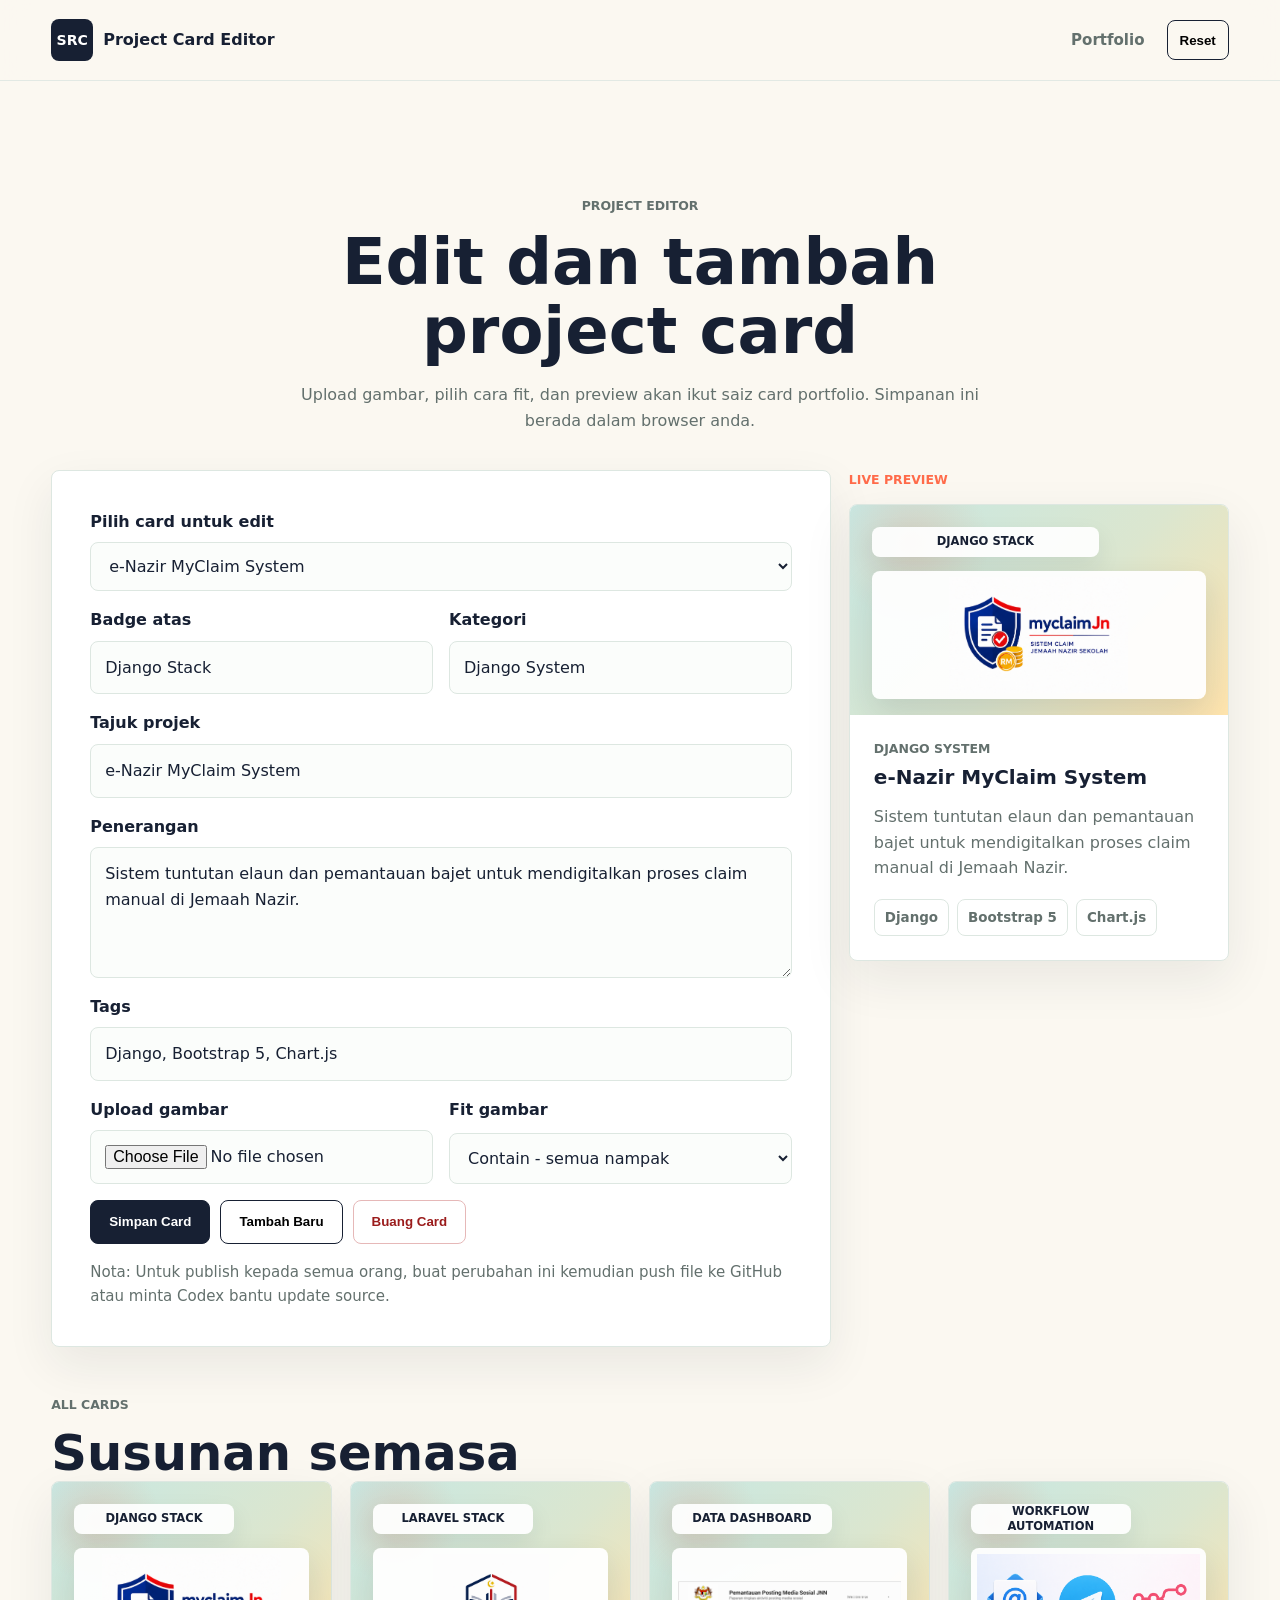
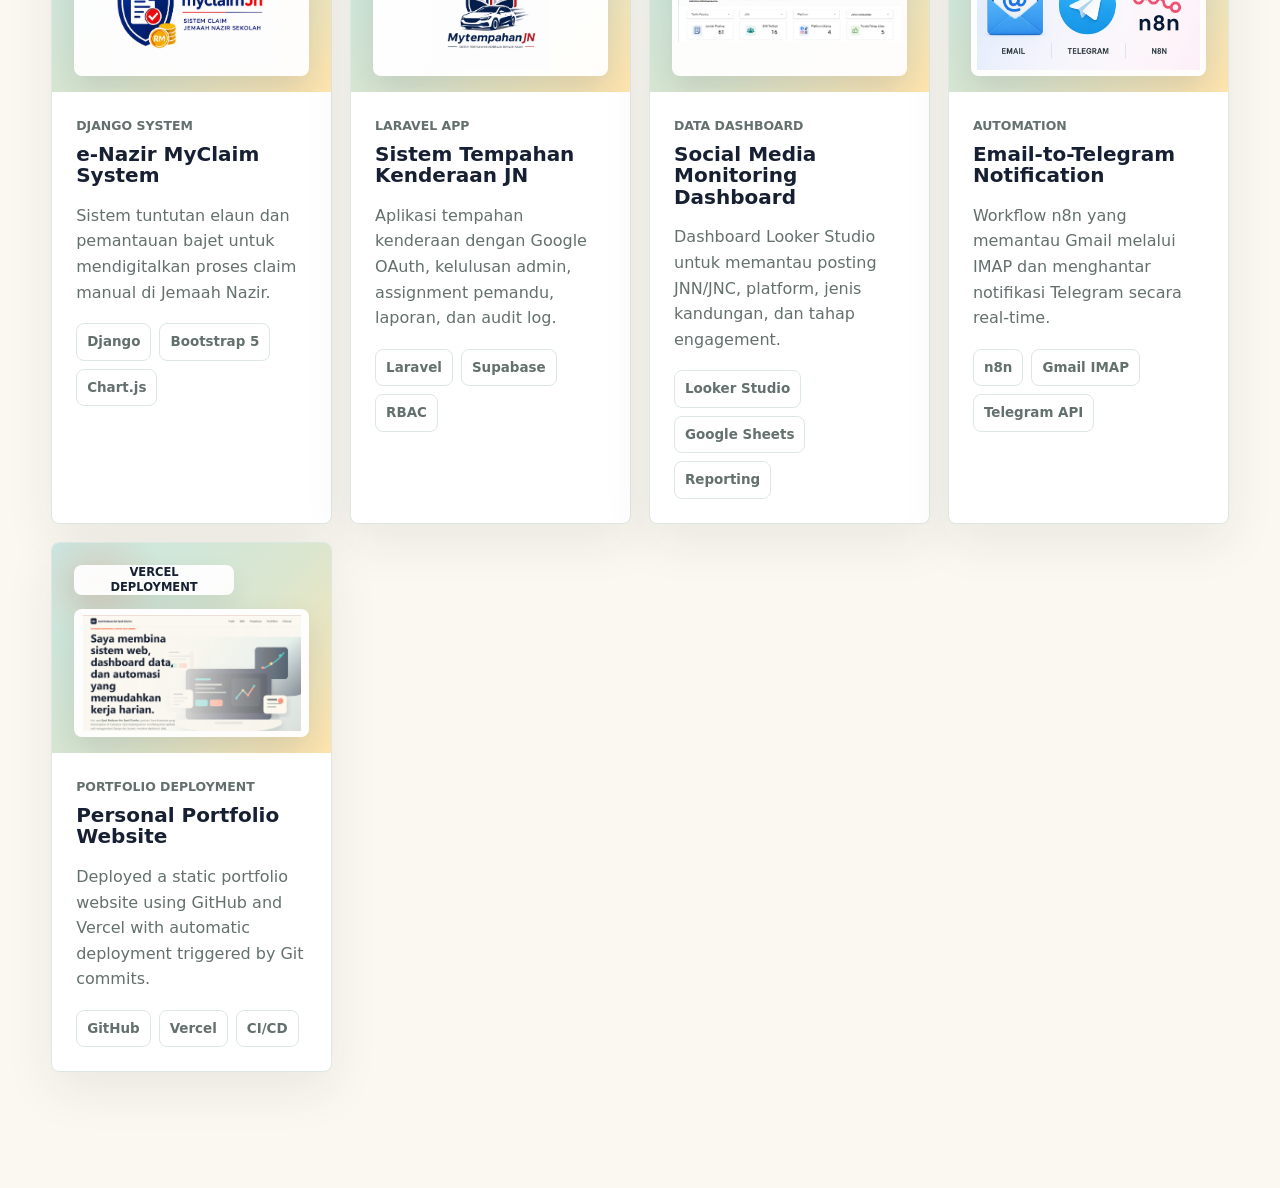
==== editor.html @ c8f91bd9 "Add project card editor page" ====
<!doctype html>
<html lang="ms">
  <head>
    <meta charset="utf-8" />
    <meta name="viewport" content="width=device-width, initial-scale=1" />
    <title>Project Card Editor | Syed Redzuan</title>
    <link rel="stylesheet" href="styles.css" />
    <script defer src="projects-data.js"></script>
    <script defer src="editor.js"></script>
  </head>
  <body>
    <header class="site-header">
      <a class="brand" href="index.html" aria-label="Kembali ke portfolio">
        <span class="brand-mark">SRC</span>
        <span>Project Card Editor</span>
      </a>

      <nav class="site-nav editor-nav" aria-label="Navigasi editor">
        <a href="index.html#projects">Portfolio</a>
        <button class="button secondary" id="reset-projects" type="button">Reset</button>
      </nav>
    </header>

    <main>
      <section class="section editor-section">
        <div class="section-heading">
          <p class="eyebrow">Project Editor</p>
          <h1>Edit dan tambah project card</h1>
          <p>
            Upload gambar, pilih cara fit, dan preview akan ikut saiz card portfolio.
            Simpanan ini berada dalam browser anda.
          </p>
        </div>

        <div class="editor-layout">
          <form class="feedback-form editor-form" id="project-form">
            <input type="hidden" name="id" />

            <label>
              <span>Pilih card untuk edit</span>
              <select id="project-select"></select>
            </label>

            <div class="field-row">
              <label>
                <span>Badge atas</span>
                <input name="badge" type="text" placeholder="Django Stack" required />
              </label>
              <label>
                <span>Kategori</span>
                <input name="type" type="text" placeholder="Django System" required />
              </label>
            </div>

            <label>
              <span>Tajuk projek</span>
              <input name="title" type="text" placeholder="Nama projek" required />
            </label>

            <label>
              <span>Penerangan</span>
              <textarea name="description" rows="4" placeholder="Penerangan ringkas projek..." required></textarea>
            </label>

            <label>
              <span>Tags</span>
              <input name="tags" type="text" placeholder="Laravel, Supabase, RBAC" />
            </label>

            <div class="field-row">
              <label>
                <span>Upload gambar</span>
                <input id="image-upload" type="file" accept="image/*" />
              </label>
              <label>
                <span>Fit gambar</span>
                <select name="imageFit">
                  <option value="contain">Contain - semua nampak</option>
                  <option value="cover">Cover - penuh frame</option>
                </select>
              </label>
            </div>

            <div class="editor-actions">
              <button class="button primary" type="submit">Simpan Card</button>
              <button class="button secondary" id="new-project" type="button">Tambah Baru</button>
              <button class="button secondary danger" id="delete-project" type="button">Buang Card</button>
            </div>

            <p class="form-note">
              Nota: Untuk publish kepada semua orang, buat perubahan ini kemudian push file ke GitHub atau minta Codex bantu update source.
            </p>
          </form>

          <aside class="editor-preview" aria-label="Preview project card">
            <p class="eyebrow">Live Preview</p>
            <div id="card-preview"></div>
          </aside>
        </div>

        <div class="editor-list">
          <div class="section-heading align-left">
            <p class="eyebrow">All Cards</p>
            <h2>Susunan semasa</h2>
          </div>
          <div class="project-grid" id="editor-project-grid"></div>
        </div>
      </section>
    </main>
  </body>
</html>
---- styles.css ----
:root {
  color-scheme: light;
  --ink: #172033;
  --muted: #63706d;
  --paper: #fbf8f1;
  --surface: #ffffff;
  --teal: #17bebb;
  --coral: #ff6b4a;
  --gold: #ffcf5a;
  --line: #dde7e1;
  --shadow: 0 24px 70px rgba(23, 32, 51, 0.12);
}

* {
  box-sizing: border-box;
}

html {
  scroll-behavior: smooth;
}

body {
  margin: 0;
  color: var(--ink);
  background: var(--paper);
  font-family:
    Inter, ui-sans-serif, system-ui, -apple-system, BlinkMacSystemFont, "Segoe UI",
    sans-serif;
  line-height: 1.6;
}

a {
  color: inherit;
  text-decoration: none;
}

img {
  display: block;
  max-width: 100%;
}

.site-header {
  position: sticky;
  top: 0;
  z-index: 20;
  display: flex;
  align-items: center;
  justify-content: space-between;
  gap: 24px;
  padding: 18px clamp(18px, 4vw, 64px);
  background: rgba(251, 248, 241, 0.88);
  border-bottom: 1px solid rgba(221, 231, 225, 0.8);
  backdrop-filter: blur(14px);
}

.brand,
.site-nav,
.hero-actions,
.tags,
.contact-panel {
  display: flex;
  align-items: center;
}

.brand {
  gap: 10px;
  font-weight: 800;
}

.brand-mark {
  display: grid;
  width: 42px;
  height: 42px;
  place-items: center;
  color: white;
  background: var(--ink);
  border-radius: 8px;
  font-size: 0.88rem;
}

.site-nav {
  gap: 8px;
}

.site-nav a {
  padding: 10px 14px;
  border-radius: 8px;
  color: var(--muted);
  font-weight: 700;
  font-size: 0.94rem;
}

.site-nav a:hover,
.site-nav a:focus-visible {
  color: var(--ink);
  background: #eef5ef;
}

.nav-toggle {
  display: none;
  width: 44px;
  height: 44px;
  border: 1px solid var(--line);
  border-radius: 8px;
  background: var(--surface);
}

.nav-toggle span {
  display: block;
  width: 18px;
  height: 2px;
  margin: 4px auto;
  background: var(--ink);
}

.hero {
  position: relative;
  display: flex;
  align-items: center;
  min-height: calc(100vh - 80px);
  padding: clamp(48px, 7rem, 96px) clamp(18px, 4rem, 64px) clamp(28px, 5rem, 70px);
  overflow: hidden;
  background:
    linear-gradient(90deg, rgba(251, 248, 241, 0.98) 0%, rgba(251, 248, 241, 0.86) 44%, rgba(251, 248, 241, 0.18) 100%),
    url("assets/portfolio-visual.svg") right center / min(66rem, 82vw) auto no-repeat,
    #fbf8f1;
}

.hero-copy {
  position: relative;
  z-index: 1;
  max-width: 680px;
}

.eyebrow {
  margin: 0 0 12px;
  color: var(--coral);
  font-size: 0.78rem;
  font-weight: 900;
  letter-spacing: 0;
  text-transform: uppercase;
}

h1,
h2,
h3,
p {
  overflow-wrap: anywhere;
}

h1,
h2,
h3 {
  margin: 0;
  line-height: 1.08;
}

h1 {
  font-size: clamp(2.55rem, 4.9rem, 5.8rem);
  max-width: 850px;
}

h2 {
  font-size: clamp(2rem, 3.1rem, 3.6rem);
}

h3 {
  font-size: 1.25rem;
}

.hero-text {
  max-width: 620px;
  margin: 24px 0 0;
  color: var(--muted);
  font-size: clamp(1.03rem, 1.16rem, 1.24rem);
}

.hero-actions {
  flex-wrap: wrap;
  gap: 12px;
  margin-top: 34px;
}

.button {
  display: inline-flex;
  align-items: center;
  justify-content: center;
  min-height: 48px;
  padding: 12px 18px;
  border: 1px solid var(--ink);
  border-radius: 8px;
  font-weight: 850;
}

.button.primary {
  color: white;
  background: var(--ink);
}

.button.secondary {
  background: transparent;
}

.button:hover {
  transform: translateY(-2px);
}

.stats {
  display: grid;
  grid-template-columns: repeat(3, 1fr);
  margin: 0 clamp(18px, 4vw, 64px);
  gap: 14px;
  overflow: visible;
  border: 0;
  background: transparent;
}

.stats div {
  position: relative;
  min-height: 142px;
  padding: 28px;
  overflow: hidden;
  border: 1px solid var(--line);
  border-radius: 8px;
  background:
    linear-gradient(135deg, rgba(255, 255, 255, 0.96), rgba(238, 245, 239, 0.78)),
    var(--surface);
  box-shadow: 0 18px 48px rgba(23, 32, 51, 0.08);
}

.stats div::before {
  content: "";
  position: absolute;
  inset: 0 auto 0 0;
  width: 5px;
  background: linear-gradient(180deg, var(--teal), var(--coral));
}

.stats div::after {
  content: "";
  position: absolute;
  right: -34px;
  top: -34px;
  width: 118px;
  height: 118px;
  border-radius: 50%;
  background: rgba(23, 190, 187, 0.12);
}

.stats strong {
  position: relative;
  display: block;
  font-size: clamp(2rem, 2.8rem, 3.2rem);
  font-weight: 950;
  line-height: 1;
}

.stats span,
.section-heading p,
.project-content p,
.skill-list p,
.timeline p,
.contact p {
  color: var(--muted);
}

.stats span {
  position: relative;
  display: block;
  margin-top: 8px;
  font-weight: 750;
}

.section {
  padding: clamp(70px, 9vw, 122px) clamp(18px, 4vw, 64px);
}

.section-heading {
  max-width: 730px;
  margin: 0 auto 36px;
  text-align: center;
}

.section-heading.align-left {
  margin: 0;
  text-align: left;
}

.project-grid {
  display: grid;
  grid-template-columns: repeat(auto-fit, minmax(260px, 1fr));
  gap: 18px;
}

.project-card {
  overflow: hidden;
  background: var(--surface);
  border: 1px solid var(--line);
  border-radius: 8px;
  box-shadow: 0 18px 50px rgba(23, 32, 51, 0.08);
}

.project-shot {
  position: relative;
  min-height: 210px;
  padding: 22px;
  background-color: #e8f5f2;
  background-image:
    radial-gradient(circle at 20% 22%, rgba(255, 107, 74, 0.24), transparent 26%),
    linear-gradient(135deg, rgba(23, 190, 187, 0.28), rgba(255, 207, 90, 0.3));
}

.project-shot::before,
.project-shot::after {
  content: "";
  display: block;
  border-radius: 8px;
  background: rgba(255, 255, 255, 0.76);
}

.project-shot::before {
  width: 68%;
  height: 28px;
  margin-bottom: 18px;
}

.project-shot::after {
  width: 100%;
  height: 118px;
}

.project-shot.booking {
  background-color: #f7e9df;
}

.project-shot.brand {
  background-color: #e9ecf7;
}

.project-shot.screenshot {
  display: flex;
  flex-direction: column;
  gap: 14px;
  height: 210px;
  min-height: 210px;
  padding: 22px;
  overflow: hidden;
  background:
    radial-gradient(circle at 16% 18%, rgba(255, 107, 74, 0.18), transparent 22%),
    linear-gradient(135deg, #c7e8e3 0%, #dbe6cf 55%, #ffe4ad 100%);
}

.project-shot.screenshot::before,
.project-shot.screenshot::after {
  display: none;
}

.project-shot.screenshot span {
  display: inline-flex;
  width: min(68%, 238px);
  min-height: 30px;
  align-items: center;
  justify-content: center;
  padding: 4px 12px;
  border-radius: 8px;
  background: rgba(255, 255, 255, 0.92);
  color: var(--ink);
  font-size: 0.72rem;
  font-weight: 900;
  line-height: 1.25;
  text-align: center;
  text-transform: uppercase;
  overflow-wrap: anywhere;
  box-shadow: 0 10px 24px rgba(23, 32, 51, 0.08);
}

.project-shot.screenshot figure {
  display: grid;
  flex: 1;
  height: 128px;
  min-height: 128px;
  margin: 0;
  padding: 6px;
  overflow: hidden;
  border-radius: 8px;
  background: rgba(255, 255, 255, 0.94);
  box-shadow: 0 14px 32px rgba(23, 32, 51, 0.12);
}

.project-shot.screenshot img {
  width: 100%;
  height: 100%;
  min-height: 0;
  object-fit: contain;
  object-position: center;
}

.project-shot.screenshot img.fit-cover {
  object-fit: cover;
}

.project-shot.screenshot img.fit-contain {
  object-fit: contain;
}

.project-shot.automation-preview {
  background:
    radial-gradient(circle at 16% 18%, rgba(23, 190, 187, 0.2), transparent 22%),
    linear-gradient(135deg, #c7e8e3 0%, #dbe6cf 55%, #ffe4ad 100%);
}

.project-shot.myclaim-preview {
  background:
    radial-gradient(circle at 18% 20%, rgba(255, 107, 74, 0.18), transparent 24%),
    linear-gradient(135deg, #c7e8e3 0%, #dbe6cf 55%, #ffe4ad 100%);
}

.project-shot.vehicle-preview {
  background:
    radial-gradient(circle at 18% 20%, rgba(255, 107, 74, 0.18), transparent 24%),
    linear-gradient(135deg, #c7e8e3 0%, #dbe6cf 55%, #ffe4ad 100%);
}

.project-shot.myclaim-preview img {
  object-fit: contain;
  object-position: center;
}

.project-shot.vehicle-preview img {
  object-fit: contain;
  object-position: center;
}

.project-shot.automation-preview img {
  object-fit: cover;
  object-position: center;
}

.project-shot.portfolio-preview {
  background:
    radial-gradient(circle at 16% 18%, rgba(23, 190, 187, 0.2), transparent 22%),
    linear-gradient(135deg, #c7e8e3 0%, #dbe6cf 55%, #ffe4ad 100%);
}

.project-shot.portfolio-preview img {
  object-fit: contain;
  object-position: center;
}

.project-content {
  padding: 24px;
}

.project-type {
  margin: 0 0 8px;
  color: var(--coral);
  font-size: 0.78rem;
  font-weight: 900;
  text-transform: uppercase;
}

.tags {
  flex-wrap: wrap;
  gap: 8px;
  margin-top: 18px;
}

.tags span {
  padding: 7px 10px;
  border: 1px solid var(--line);
  border-radius: 8px;
  color: var(--muted);
  font-size: 0.84rem;
  font-weight: 750;
}

.split {
  display: grid;
  grid-template-columns: minmax(0, 0.86fr) minmax(0, 1.14fr);
  gap: clamp(28px, 5vw, 70px);
  align-items: start;
  background: #eef5ef;
}

.skill-list {
  display: grid;
  gap: 14px;
}

.skill-list div,
.timeline article,
.contact,
.feedback-form {
  border: 1px solid var(--line);
  border-radius: 8px;
  background: var(--surface);
}

.skill-list div {
  padding: 24px;
}

.skill-list span {
  color: var(--teal);
  font-weight: 950;
}

.timeline-section {
  background: var(--paper);
}

.timeline {
  display: grid;
  gap: 14px;
  max-width: 900px;
  margin: 0 auto;
}

.timeline article {
  display: grid;
  grid-template-columns: minmax(120px, 180px) 1fr;
  gap: 18px;
  padding: 24px;
}

.timeline time {
  color: var(--teal);
  font-weight: 950;
}

.timeline h3 + p {
  margin-top: 12px;
}

.education-section {
  background: #eef5ef;
}

.education-grid {
  display: grid;
  grid-template-columns: repeat(auto-fit, minmax(260px, 1fr));
  gap: 16px;
}

.education-grid article {
  padding: 24px;
  border: 1px solid var(--line);
  border-radius: 8px;
  background: var(--surface);
}

.education-grid p {
  color: var(--muted);
}

.education-grid span {
  color: var(--coral);
  font-weight: 850;
}

.feedback-section {
  background: var(--paper);
}

.feedback-form {
  display: grid;
  gap: 16px;
  max-width: 920px;
  margin: 0 auto;
  padding: clamp(22px, 4rem, 38px);
  box-shadow: 0 18px 48px rgba(23, 32, 51, 0.08);
}

.field-row {
  display: grid;
  grid-template-columns: repeat(2, 1fr);
  gap: 16px;
}

.feedback-form label {
  display: grid;
  gap: 8px;
}

.feedback-form label span {
  color: var(--ink);
  font-weight: 850;
}

.feedback-form input,
.feedback-form textarea {
  width: 100%;
  border: 1px solid var(--line);
  border-radius: 8px;
  padding: 13px 14px;
  color: var(--ink);
  background: #fbfdfb;
  font: inherit;
}

.feedback-form textarea {
  resize: vertical;
}

.feedback-form input:focus,
.feedback-form textarea:focus {
  border-color: var(--teal);
  outline: 3px solid rgba(23, 190, 187, 0.16);
}

.feedback-form .button {
  justify-self: start;
  cursor: pointer;
}

.form-note {
  margin: 0;
  color: var(--muted);
  font-size: 0.94rem;
}

.editor-section h1 {
  font-size: clamp(2.4rem, 4rem, 4.6rem);
}

.editor-layout {
  display: grid;
  grid-template-columns: minmax(0, 1fr) minmax(280px, 380px);
  gap: 18px;
  align-items: start;
}

.editor-form select {
  width: 100%;
  border: 1px solid var(--line);
  border-radius: 8px;
  padding: 13px 14px;
  color: var(--ink);
  background: #fbfdfb;
  font: inherit;
}

.editor-actions {
  display: flex;
  flex-wrap: wrap;
  gap: 10px;
}

.editor-actions .button {
  min-height: 44px;
}

.button.danger {
  color: #9b1c1c;
  border-color: #e6b8b8;
}

.editor-preview {
  position: sticky;
  top: 98px;
}

.editor-preview .project-card {
  margin-top: 14px;
}

.editor-list {
  margin-top: 48px;
}

.editor-nav {
  align-items: center;
}

.editor-nav .button {
  min-height: 40px;
  padding: 8px 12px;
}

.contact {
  display: grid;
  grid-template-columns: 1fr auto;
  gap: 28px;
  align-items: center;
  margin: 0 0 clamp(70px, 8rem, 110px);
  padding: clamp(28px, 5rem, 54px) clamp(18px, 4rem, 64px);
  color: white;
  background: var(--ink);
  border-width: 0;
  border-radius: 0;
}

.contact .eyebrow,
.contact p {
  color: #b9d8d1;
}

.contact-panel {
  flex-direction: column;
  align-items: stretch;
  gap: 10px;
  min-width: min(320px, 100%);
}

.contact-panel a {
  padding: 14px 16px;
  border: 1px solid rgba(255, 255, 255, 0.16);
  border-radius: 8px;
  color: white;
  background: rgba(255, 255, 255, 0.08);
  font-weight: 800;
  overflow-wrap: anywhere;
}

.site-footer {
  display: flex;
  justify-content: space-between;
  gap: 16px;
  padding: 24px clamp(18px, 4vw, 64px);
  color: var(--muted);
  border-top: 1px solid var(--line);
}

.site-footer a {
  font-weight: 800;
}

@media (max-width: 900px) {
  .split,
  .contact,
  .editor-layout {
    grid-template-columns: 1fr;
  }

  .hero {
    min-height: auto;
    background:
      linear-gradient(180deg, rgba(251, 248, 241, 0.96), rgba(251, 248, 241, 0.82)),
      url("assets/portfolio-visual.svg") right bottom / 54rem auto no-repeat,
      #fbf8f1;
  }

  .project-grid,
  .stats,
  .field-row {
    grid-template-columns: 1fr;
  }

  .contact-panel {
    width: 100%;
  }

  .editor-preview {
    position: static;
  }
}

@media (max-width: 620px) {
  h1 {
    font-size: 2.75rem;
  }

  h2 {
    font-size: 2.08rem;
  }
}

@media (max-width: 720px) {
  .nav-toggle {
    display: block;
  }

  .site-nav {
    position: fixed;
    inset: 79px 14px auto;
    display: none;
    flex-direction: column;
    align-items: stretch;
    padding: 10px;
    background: var(--surface);
    border: 1px solid var(--line);
    border-radius: 8px;
    box-shadow: var(--shadow);
  }

  .site-nav.open {
    display: flex;
  }

  .timeline article {
    grid-template-columns: 1fr;
  }

  .site-footer {
    flex-direction: column;
  }
}
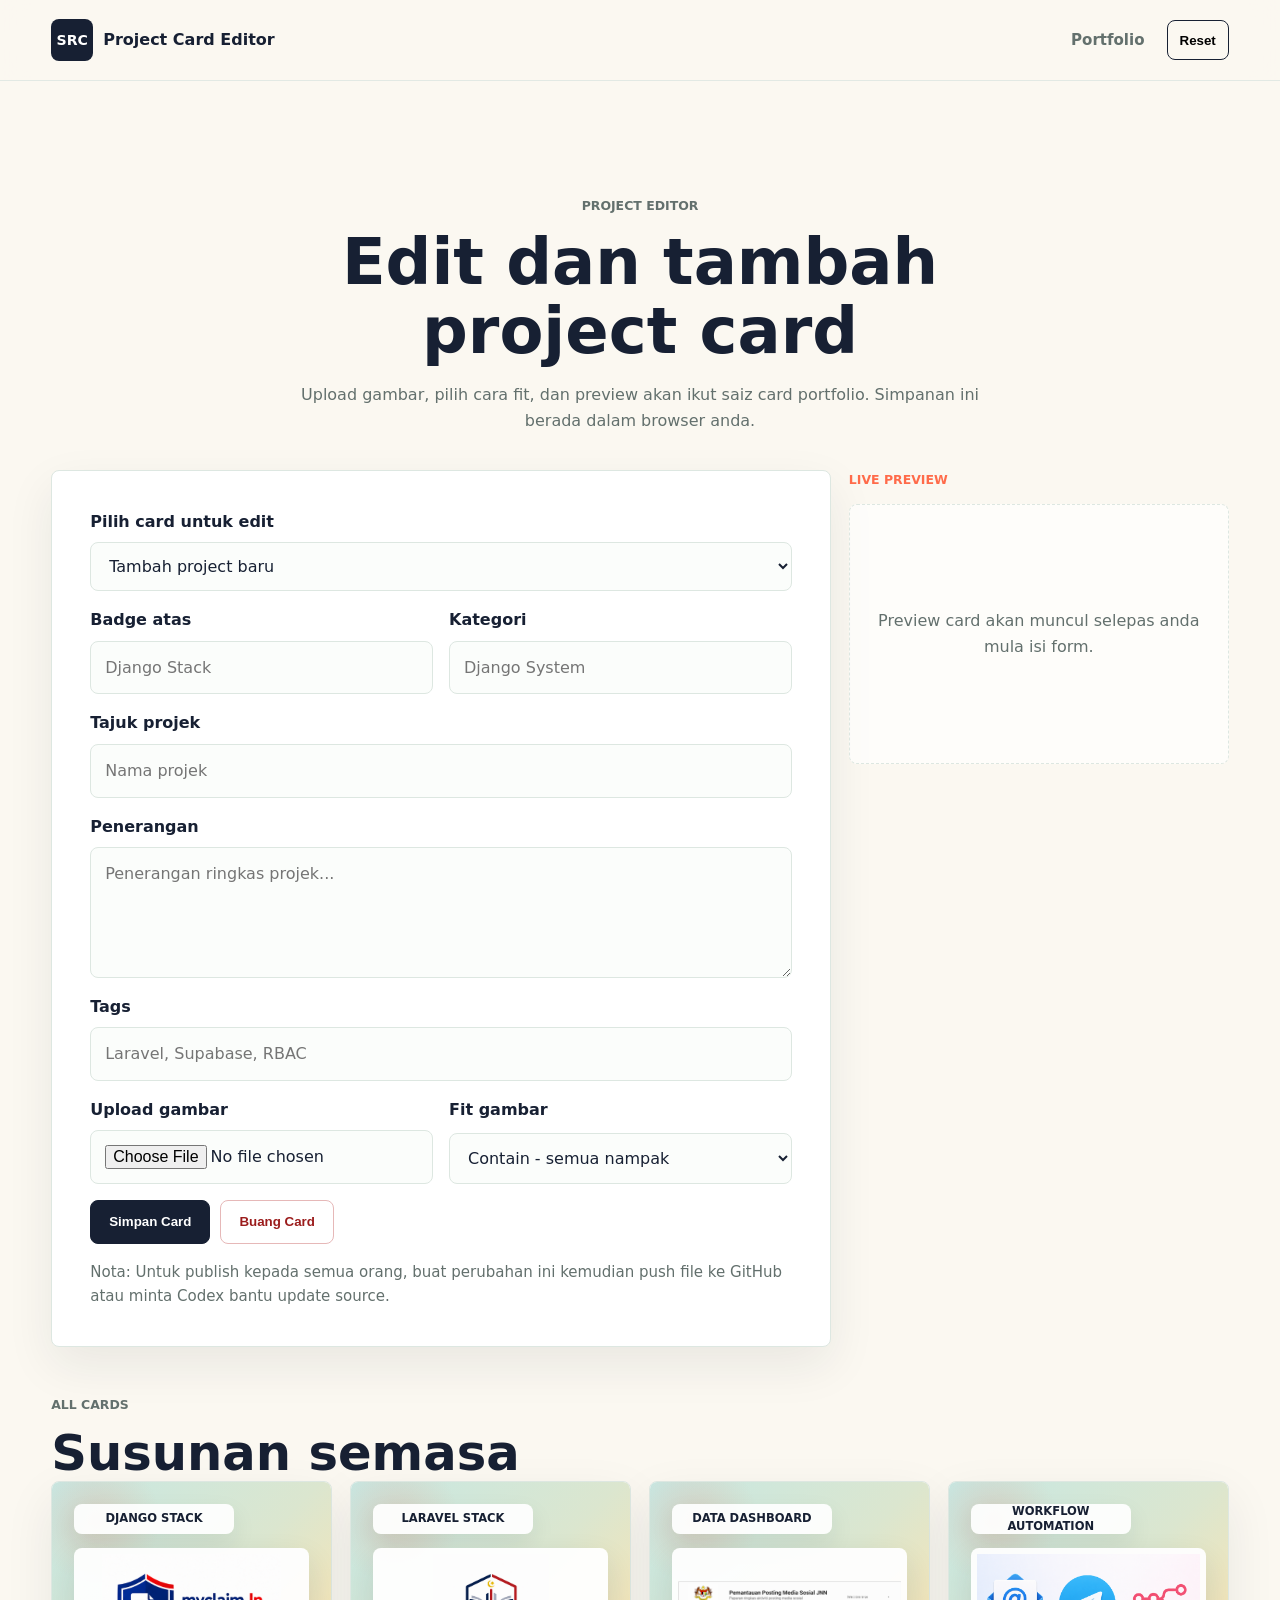
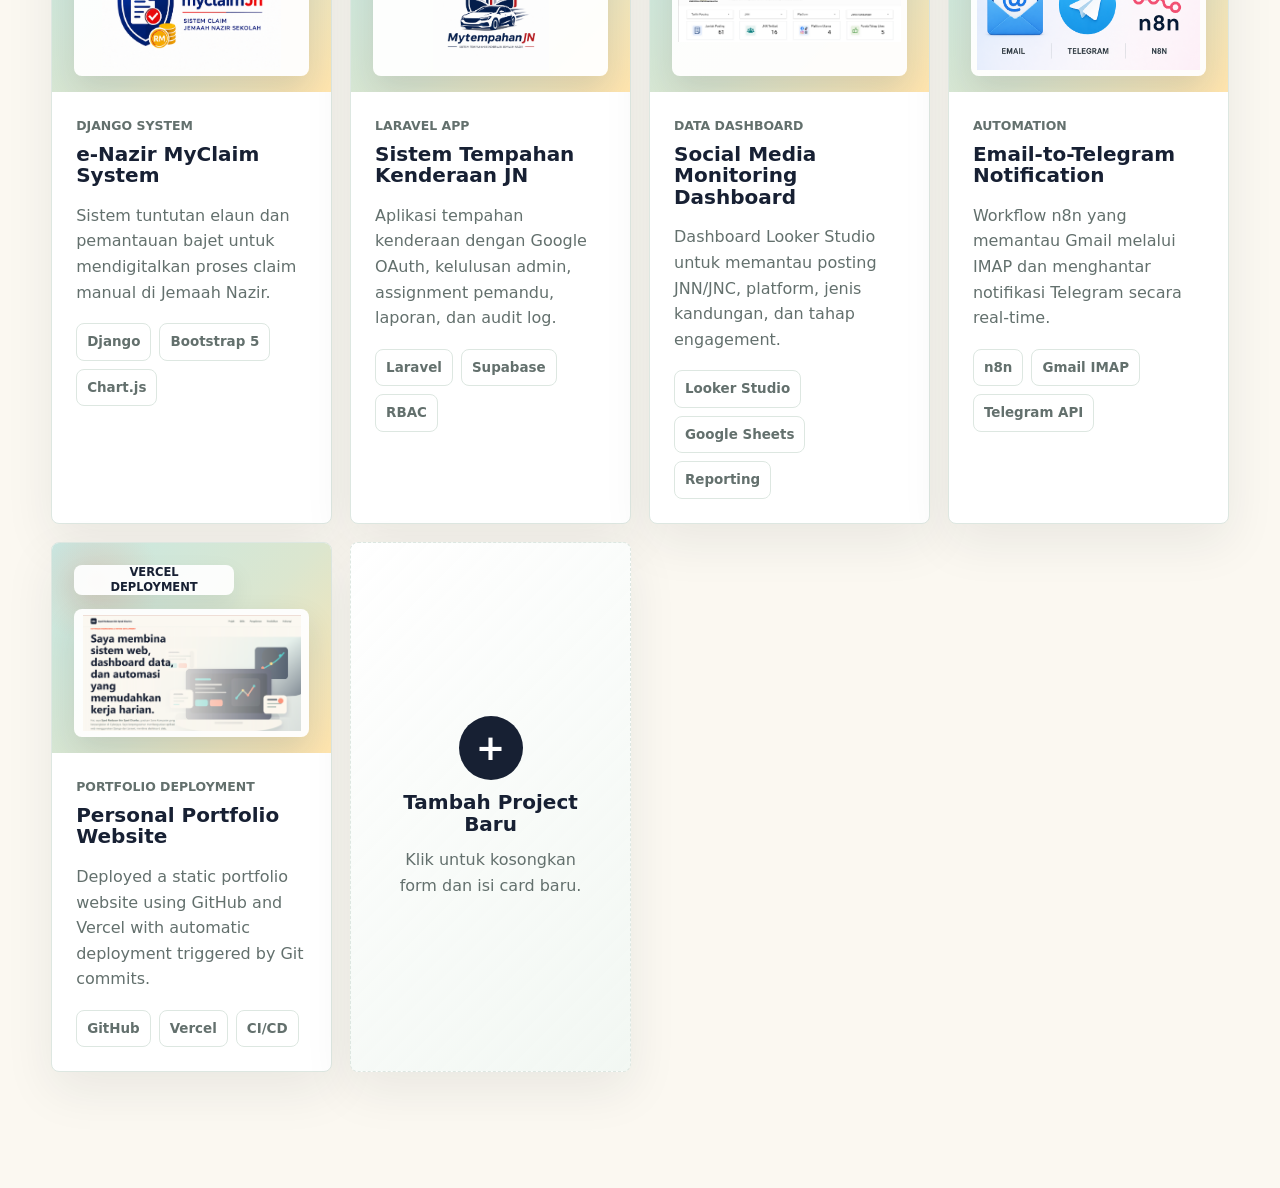
==== commit 4c46bf66: "Move add project action into card grid" ====
--- a/editor.html
+++ b/editor.html
@@ -83,7 +83,6 @@
 
             <div class="editor-actions">
               <button class="button primary" type="submit">Simpan Card</button>
-              <button class="button secondary" id="new-project" type="button">Tambah Baru</button>
               <button class="button secondary danger" id="delete-project" type="button">Buang Card</button>
             </div>
 
--- a/styles.css
+++ b/styles.css
@@ -664,8 +664,77 @@
   margin-top: 14px;
 }
 
+.empty-preview {
+  display: grid;
+  min-height: 260px;
+  margin-top: 14px;
+  place-items: center;
+  padding: 24px;
+  border: 1px dashed var(--line);
+  border-radius: 8px;
+  color: var(--muted);
+  background: rgba(255, 255, 255, 0.64);
+  text-align: center;
+}
+
 .editor-list {
   margin-top: 48px;
+}
+
+.editor-list .project-card {
+  cursor: pointer;
+  transition:
+    border-color 160ms ease,
+    box-shadow 160ms ease,
+    transform 160ms ease;
+}
+
+.editor-list .project-card:hover,
+.editor-list .project-card:focus-visible {
+  border-color: rgba(23, 190, 187, 0.72);
+  box-shadow: 0 22px 58px rgba(23, 32, 51, 0.14);
+  outline: 0;
+  transform: translateY(-2px);
+}
+
+.editor-list .project-card.selected {
+  border-color: var(--teal);
+  box-shadow:
+    0 0 0 3px rgba(23, 190, 187, 0.18),
+    0 22px 58px rgba(23, 32, 51, 0.14);
+}
+
+.add-project-card {
+  display: grid;
+  min-height: 100%;
+  place-items: center;
+  align-content: center;
+  gap: 12px;
+  padding: 34px;
+  text-align: center;
+  border-style: dashed;
+  background:
+    linear-gradient(135deg, rgba(255, 255, 255, 0.9), rgba(238, 245, 239, 0.76)),
+    var(--surface);
+}
+
+.add-project-card .add-icon {
+  display: grid;
+  width: 64px;
+  height: 64px;
+  place-items: center;
+  border-radius: 50%;
+  color: white;
+  background: var(--ink);
+  font-size: 2.2rem;
+  font-weight: 800;
+  line-height: 1;
+}
+
+.add-project-card p {
+  max-width: 220px;
+  margin: 0;
+  color: var(--muted);
 }
 
 .editor-nav {
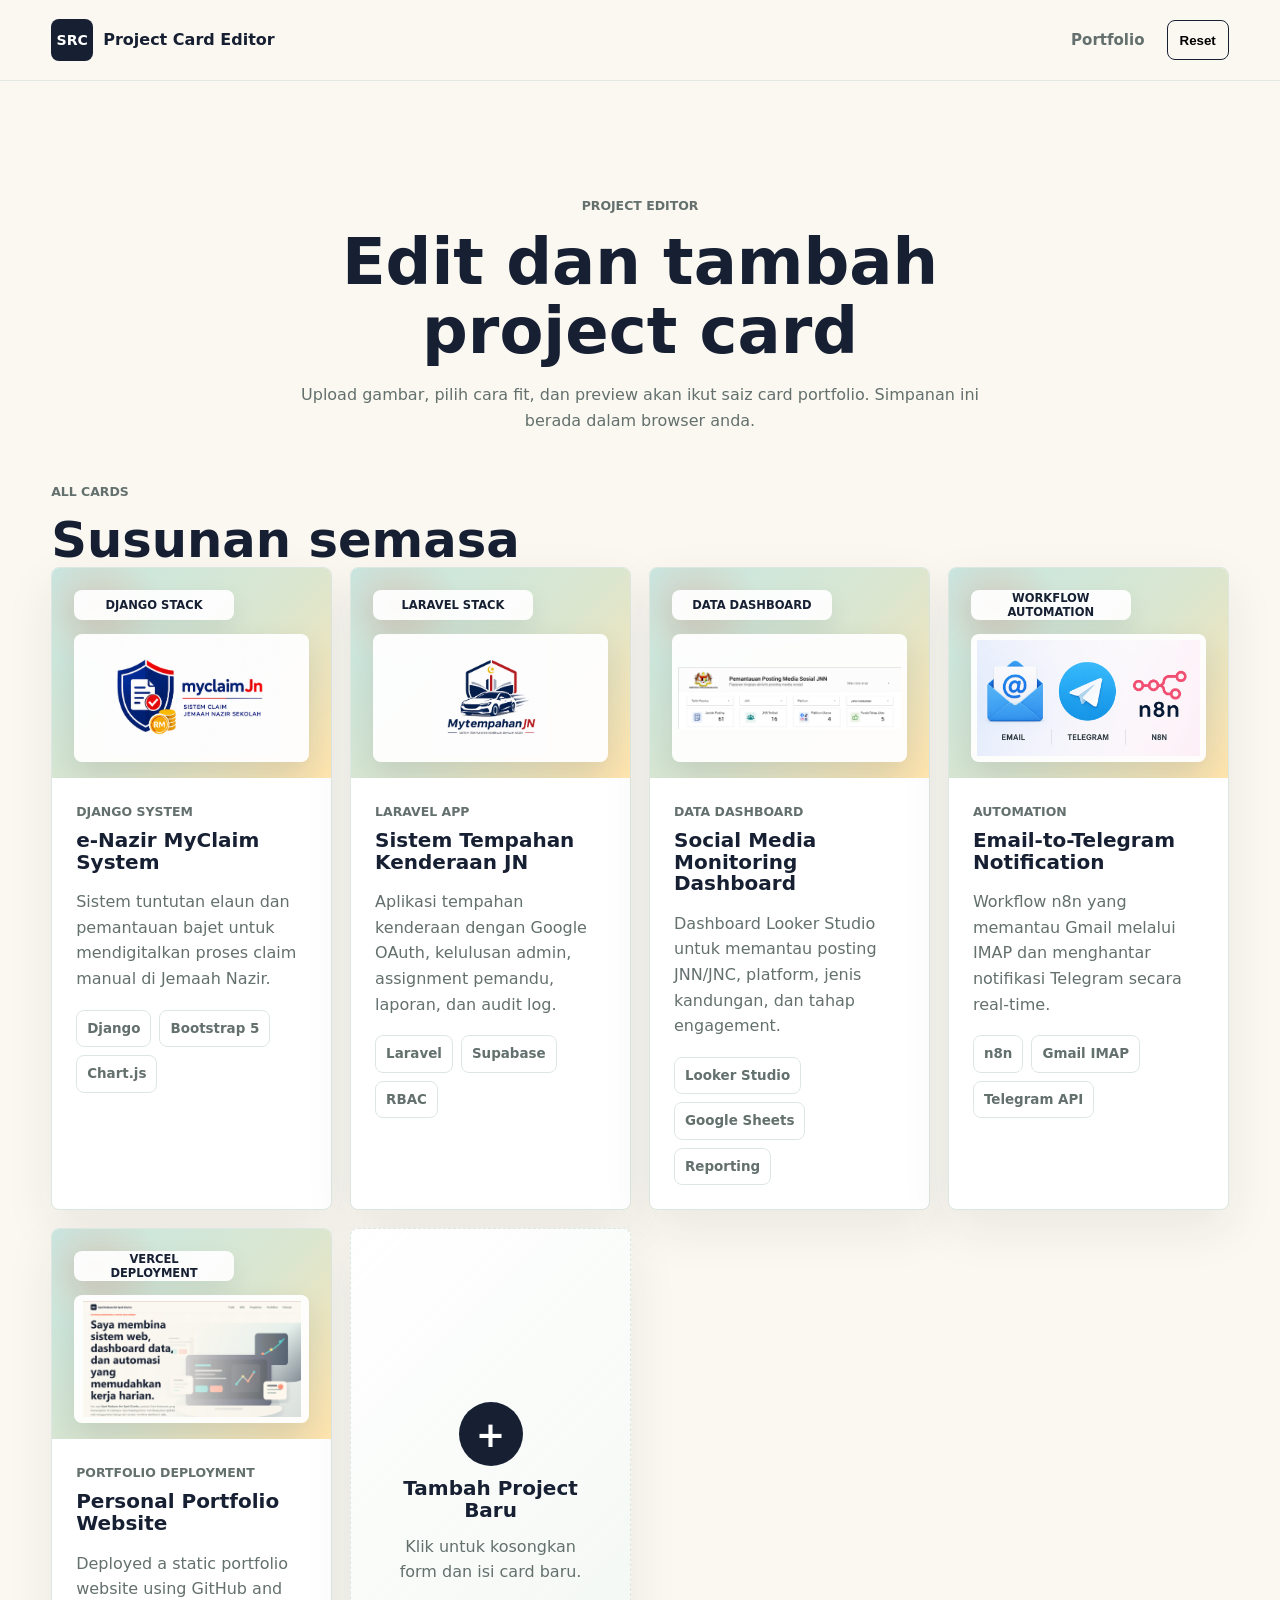
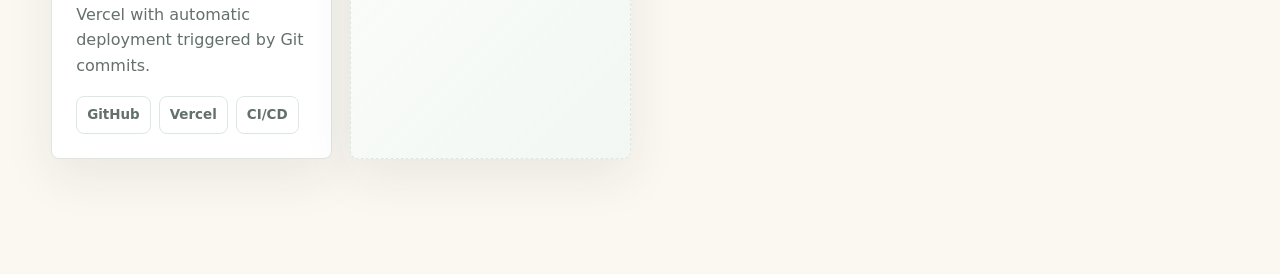
==== commit a94de01c: "Hide editor link from public navigation" ====
--- a/editor.html
+++ b/editor.html
@@ -3,6 +3,7 @@
   <head>
     <meta charset="utf-8" />
     <meta name="viewport" content="width=device-width, initial-scale=1" />
+    <meta name="robots" content="noindex, nofollow" />
     <title>Project Card Editor | Syed Redzuan</title>
     <link rel="stylesheet" href="styles.css" />
     <script defer src="projects-data.js"></script>
--- a/styles.css
+++ b/styles.css
@@ -630,6 +630,10 @@
   align-items: start;
 }
 
+.editor-layout.is-hidden {
+  display: none;
+}
+
 .editor-form select {
   width: 100%;
   border: 1px solid var(--line);
